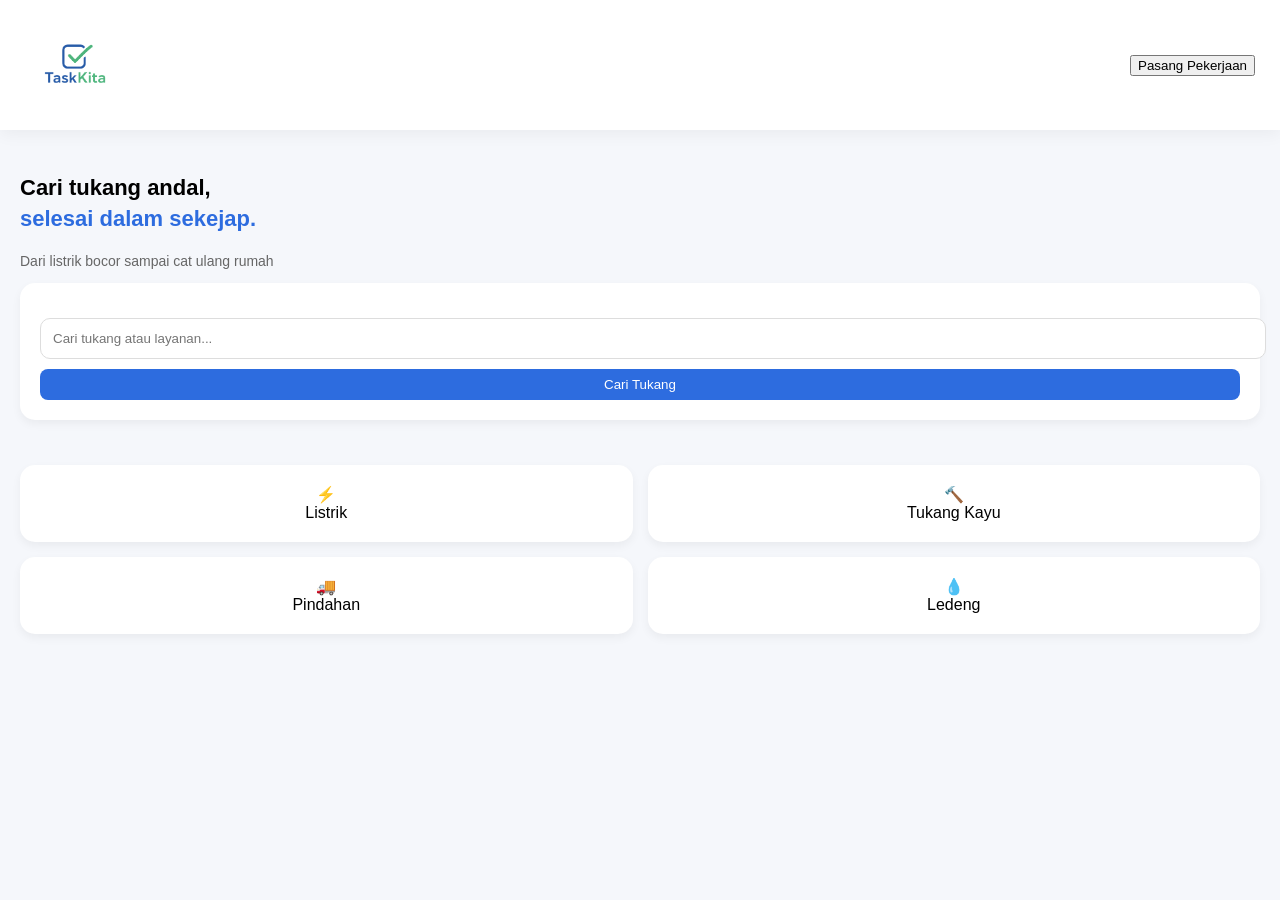
==== index.html @ ba8ffa6b "Update button styling in header" ====
<!DOCTYPE html>
<html lang="id">
<head>
  <meta charset="UTF-8">
  <title>TaskKita</title>
  <link rel="stylesheet" href="style.css">
</head>
<body>

<header class="navbar">
  <img src="logo.png" alt="TaskKita Logo" class="logo">
  <button class="btn-biru" onclick="scrollKeForm()">
  Pasang Pekerjaan
  </button>
</header>

  <section class="hero">
  <h1>Cari tukang andal,<br><span>selesai dalam sekejap.</span></h1>
  <p>Dari listrik bocor sampai cat ulang rumah</p>
  <div class="card" id="formOrder">
    
  <div class="search-box">
    <input type="text" placeholder="Cari tukang atau layanan...">
    <button class="btn full">Cari Tukang</button>
  </div>
</section>

<section class="kategori">
  <div class="card">⚡<br>Listrik</div>
  <div class="card">🔨<br>Tukang Kayu</div>
  <div class="card">🚚<br>Pindahan</div>
  <div class="card">💧<br>Ledeng</div>
</section>

  <script>
function scrollKeForm(){
  document.getElementById("formOrder").scrollIntoView({
    behavior: "smooth"
  });
}
</script>

</body>
</html>
</body>
</html>
---- style.css ----
body {
  font-family: 'Segoe UI', sans-serif;
  margin: 0;
  background: #f5f7fb;
}

.navbar {
  display: flex;
  justify-content: space-between;
  align-items: center;
  padding: 15px 25px;
  background: white;
  box-shadow: 0 4px 16px rgba(0,0,0,0.05);
}

.logo {
  height: 100px;
  width: auto;
}
/* BUTTON */
.btn {
  background: #2d6cdf;
  color: white;
  border: none;
  padding: 8px 14px;
  border-radius: 8px;
}
/* HERO */
.hero {
  padding: 25px 20px;
}

.hero h1 {
  font-size: 22px;
  line-height: 1.4;
}

.hero span {
  color: #2d6cdf;
}

.hero p {
  color: #666;
  font-size: 14px;
}

/* SEARCH */
.search-box {
  margin-top: 15px;
}

.search-box input {
  width: 100%;
  padding: 12px;
  border-radius: 10px;
  border: 1px solid #ddd;
}

.full {
  width: 100%;
  margin-top: 10px;
}

/* KATEGORI */
.kategori {
  display: grid;
  grid-template-columns: 1fr 1fr;
  gap: 15px;
  padding: 20px;
}

.card {
  background: white;
  padding: 20px;
  border-radius: 15px;
  text-align: center;
  box-shadow: 0 4px 10px rgba(0,0,0,0.05);
  font-weight: 500;
}
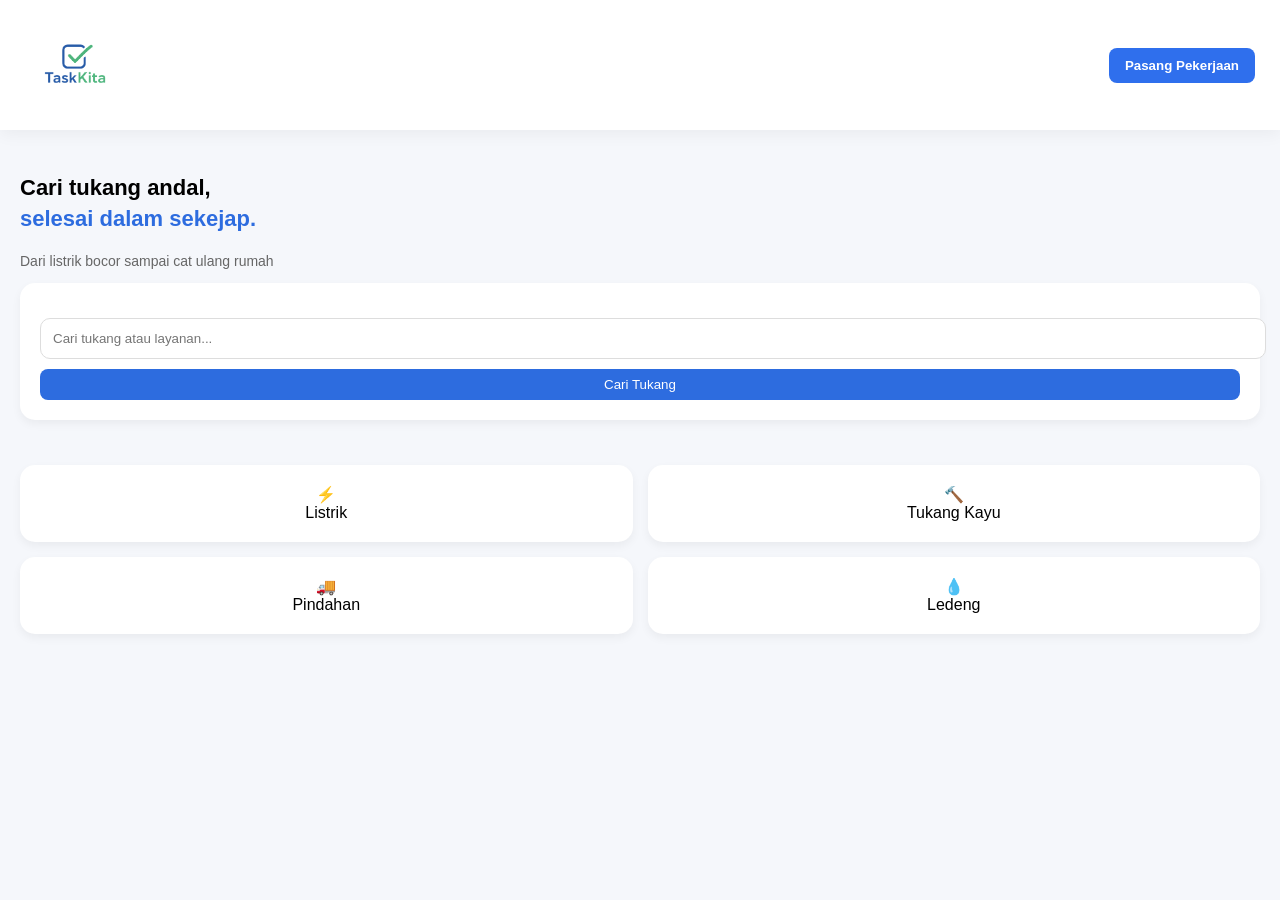
==== commit 8eaab32b: "Refactor scrollKeForm function for null check" ====
--- a/index.html
+++ b/index.html
@@ -32,15 +32,14 @@
   <div class="card">💧<br>Ledeng</div>
 </section>
 
-  <script>
+<script>
 function scrollKeForm(){
-  document.getElementById("formOrder").scrollIntoView({
-    behavior: "smooth"
-  });
+  const el = document.getElementById("formOrder");
+  if (el) {
+    el.scrollIntoView({ behavior: "smooth" });
+  }
 }
 </script>
-
+  
 </body>
 </html>
-</body>
-</html>
--- a/style.css
+++ b/style.css
@@ -11,6 +11,19 @@
   padding: 15px 25px;
   background: white;
   box-shadow: 0 4px 16px rgba(0,0,0,0.05);
+}
+
+.btn-biru {
+  background: #2f6fed !important;
+  color: white !important;
+  border: none;
+  padding: 10px 16px;
+  border-radius: 8px;
+  font-weight: bold;
+}
+
+.btn-biru:hover {
+  background: #1e4fc4;
 }
 
 .logo {
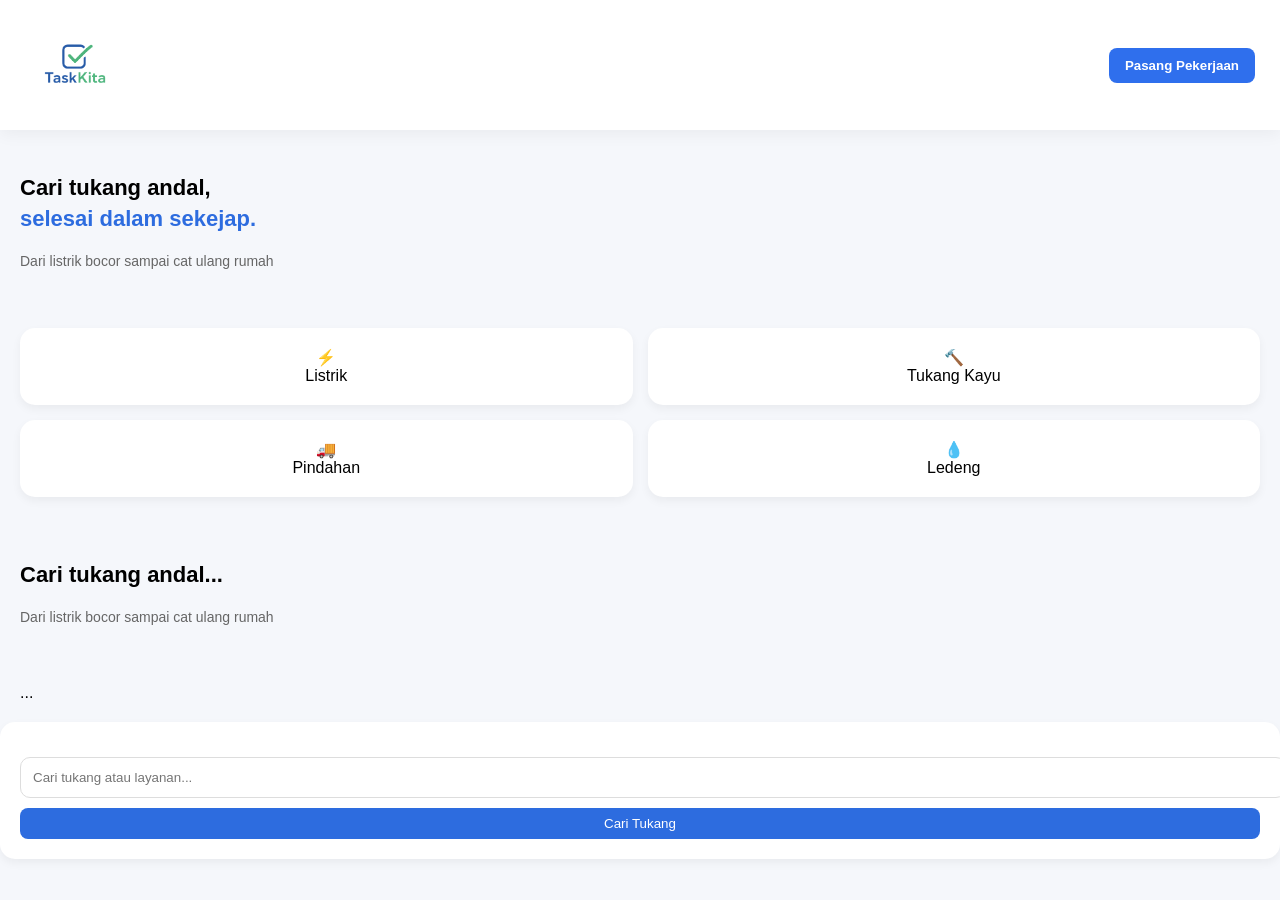
==== commit 2d834389: "Refactor hero section and add search form" ====
--- a/index.html
+++ b/index.html
@@ -13,16 +13,10 @@
   Pasang Pekerjaan
   </button>
 </header>
-
-  <section class="hero">
+  
+<section class="hero">
   <h1>Cari tukang andal,<br><span>selesai dalam sekejap.</span></h1>
   <p>Dari listrik bocor sampai cat ulang rumah</p>
-  <div class="card" id="formOrder">
-    
-  <div class="search-box">
-    <input type="text" placeholder="Cari tukang atau layanan...">
-    <button class="btn full">Cari Tukang</button>
-  </div>
 </section>
 
 <section class="kategori">
@@ -31,7 +25,24 @@
   <div class="card">🚚<br>Pindahan</div>
   <div class="card">💧<br>Ledeng</div>
 </section>
+  
+<section class="hero">
+  <h1>Cari tukang andal...</h1>
+  <p>Dari listrik bocor sampai cat ulang rumah</p>
+</section>
 
+<section class="kategori">
+  ...
+</section>
+
+<!-- FORM DI SINI -->
+<div class="card" id="formOrder">
+  <div class="search-box">
+    <input type="text" placeholder="Cari tukang atau layanan...">
+    <button class="btn full">Cari Tukang</button>
+  </div>
+</div>
+  
 <script>
 function scrollKeForm(){
   const el = document.getElementById("formOrder");
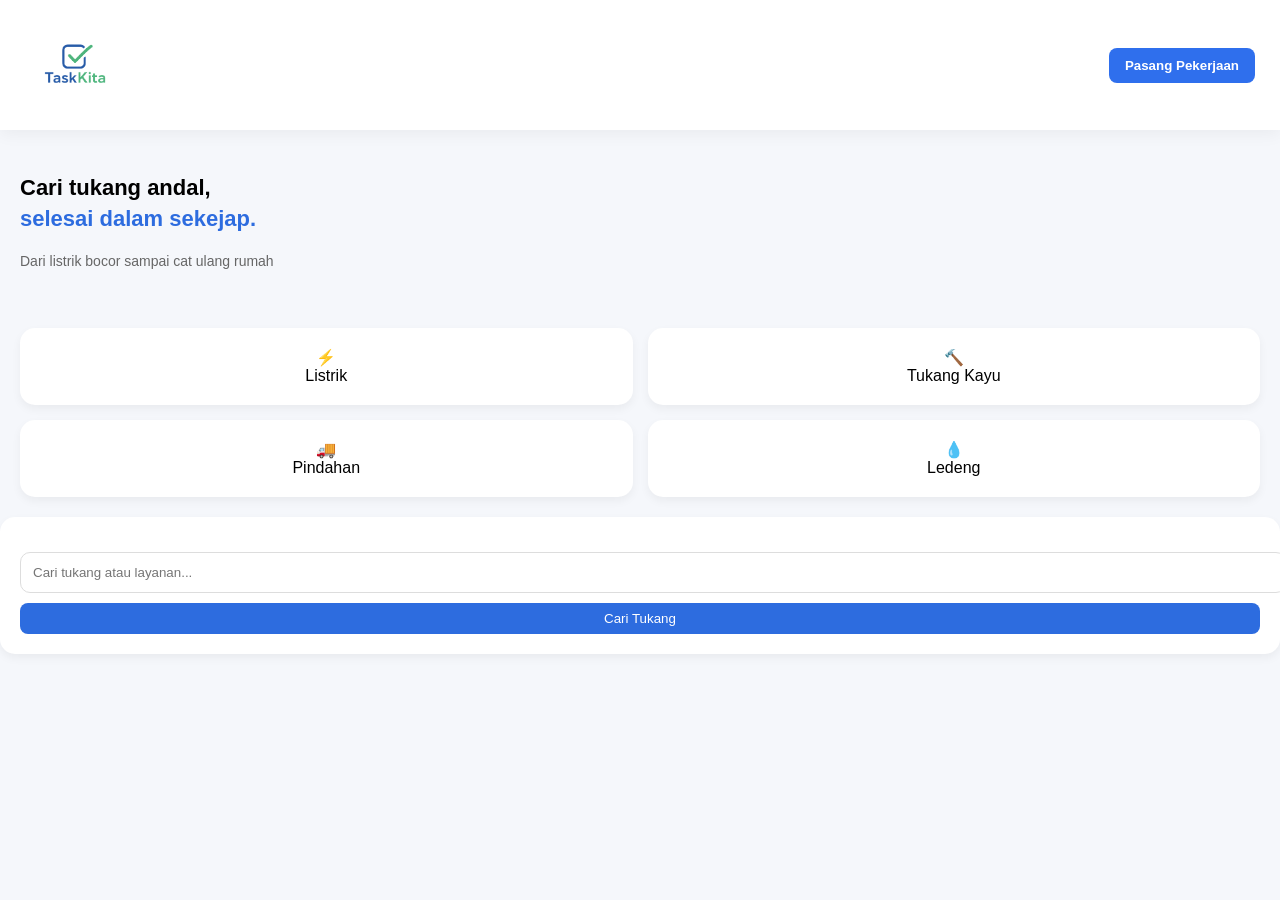
==== commit be5a3c64: "Remove hero and kategori sections from index.html Removed hero section and part of kategori section " ====
--- a/index.html
+++ b/index.html
@@ -25,15 +25,6 @@
   <div class="card">🚚<br>Pindahan</div>
   <div class="card">💧<br>Ledeng</div>
 </section>
-  
-<section class="hero">
-  <h1>Cari tukang andal...</h1>
-  <p>Dari listrik bocor sampai cat ulang rumah</p>
-</section>
-
-<section class="kategori">
-  ...
-</section>
 
 <!-- FORM DI SINI -->
 <div class="card" id="formOrder">
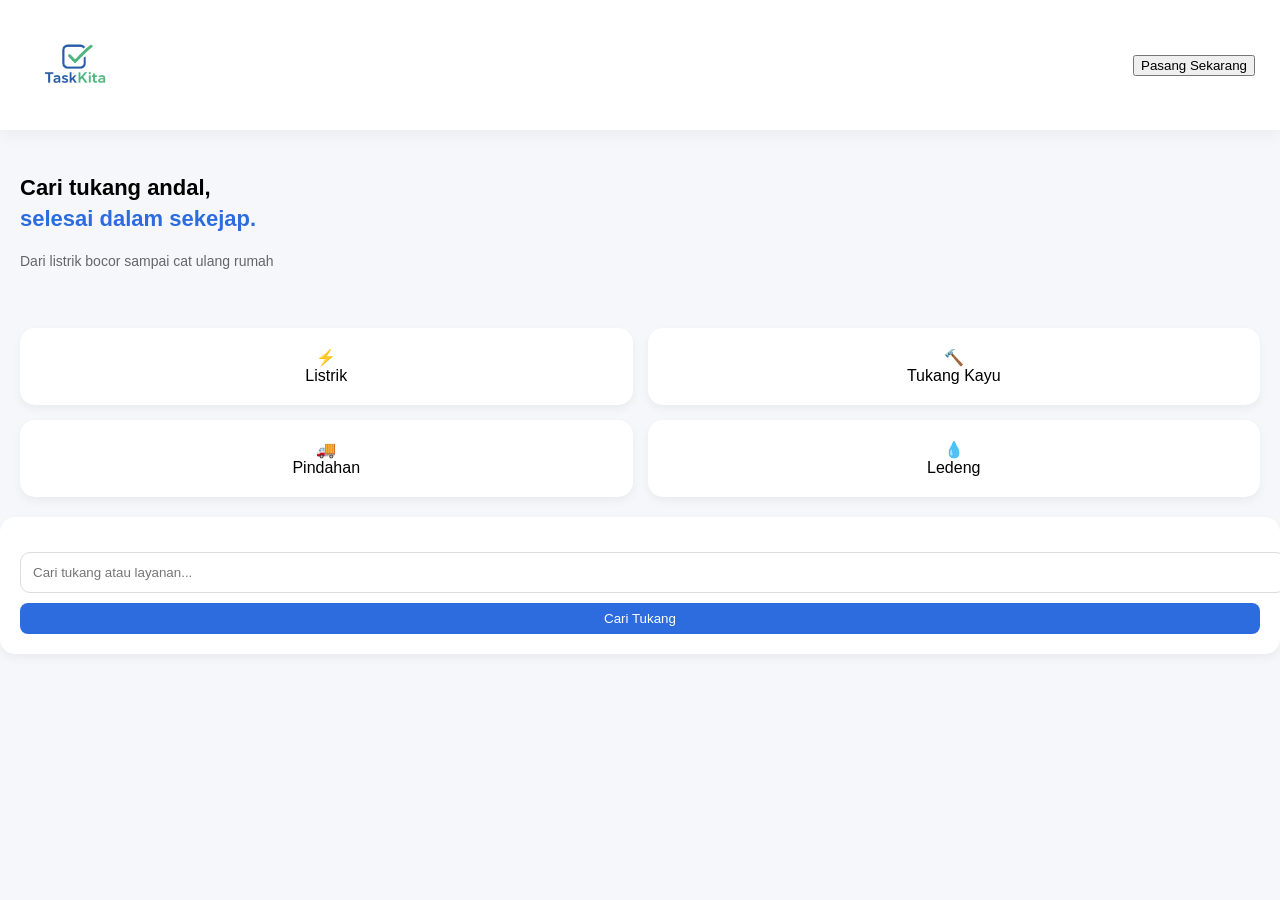
==== commit e418df37: "Change button action and label in header" ====
--- a/index.html
+++ b/index.html
@@ -9,8 +9,8 @@
 
 <header class="navbar">
   <img src="logo.png" alt="TaskKita Logo" class="logo">
-  <button class="btn-biru" onclick="scrollKeForm()">
-  Pasang Pekerjaan
+  <button onclick="pindahHalaman('daftar.html')">
+  Pasang Sekarang
   </button>
 </header>
   
--- a/style.css
+++ b/style.css
@@ -90,3 +90,12 @@
   box-shadow: 0 4px 10px rgba(0,0,0,0.05);
   font-weight: 500;
 }
+
+ body {
+  opacity: 1;
+  transition: opacity 0.4s ease;
+}
+
+ body.fade-out {
+  opacity: 0;
+}
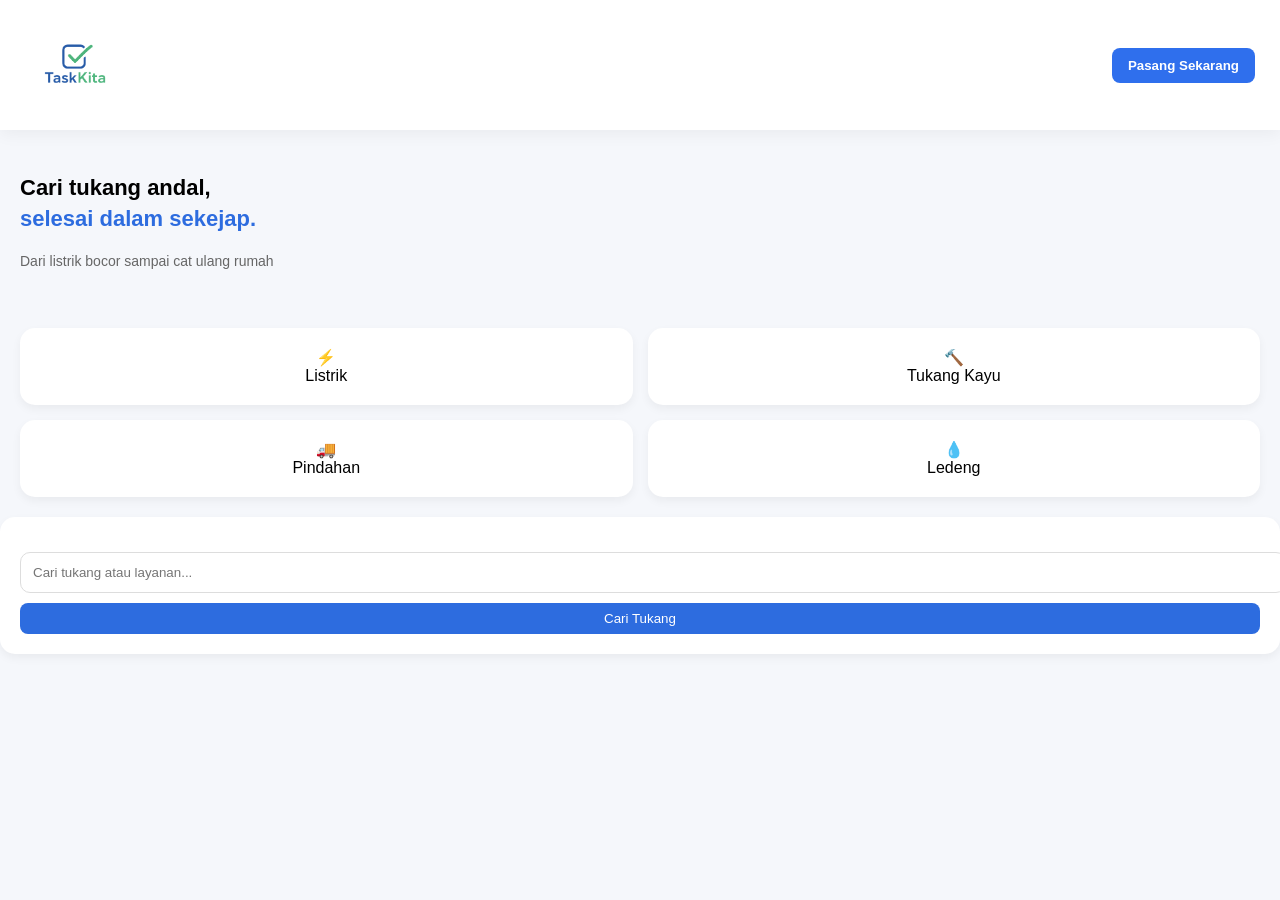
==== commit 15333917: "Add class to button in header" ====
--- a/index.html
+++ b/index.html
@@ -9,7 +9,7 @@
 
 <header class="navbar">
   <img src="logo.png" alt="TaskKita Logo" class="logo">
-  <button onclick="pindahHalaman('daftar.html')">
+  <button onclick="pindahHalaman('daftar.html')" class="btn-biru">
   Pasang Sekarang
   </button>
 </header>
